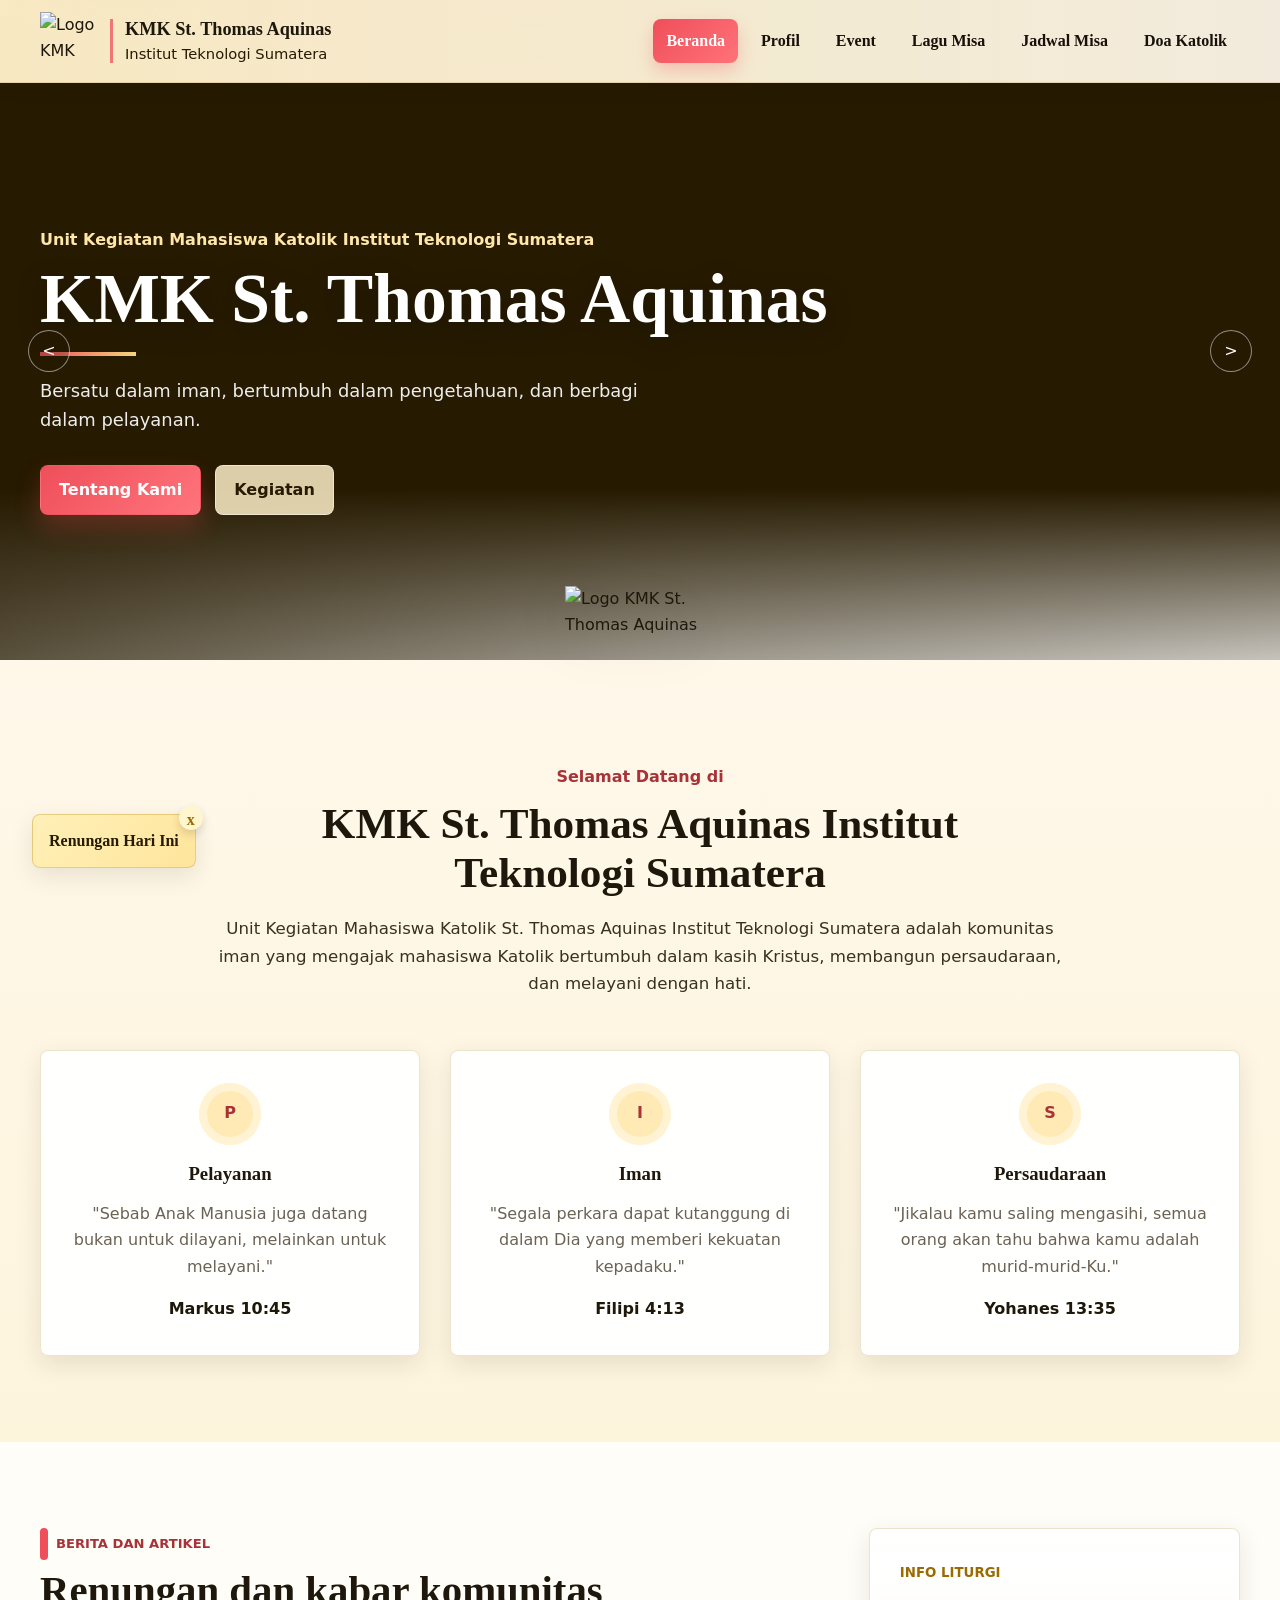
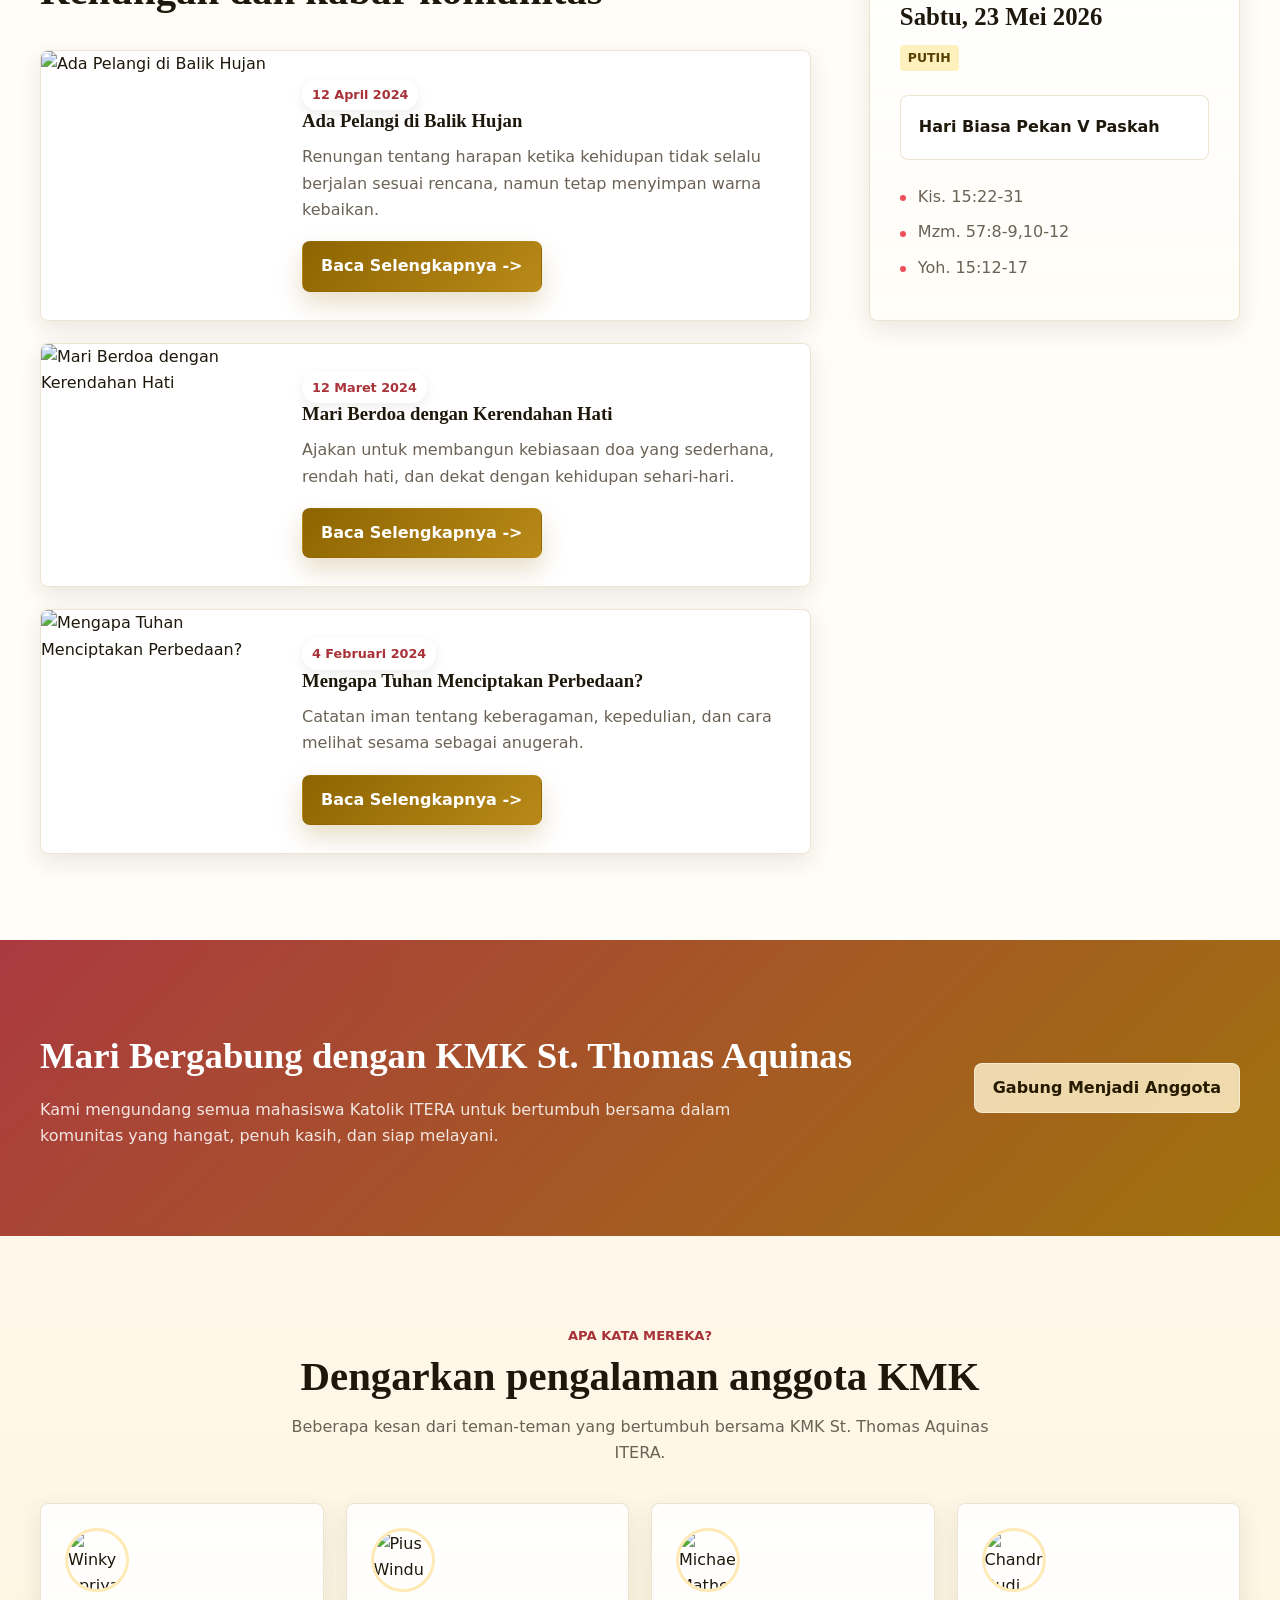
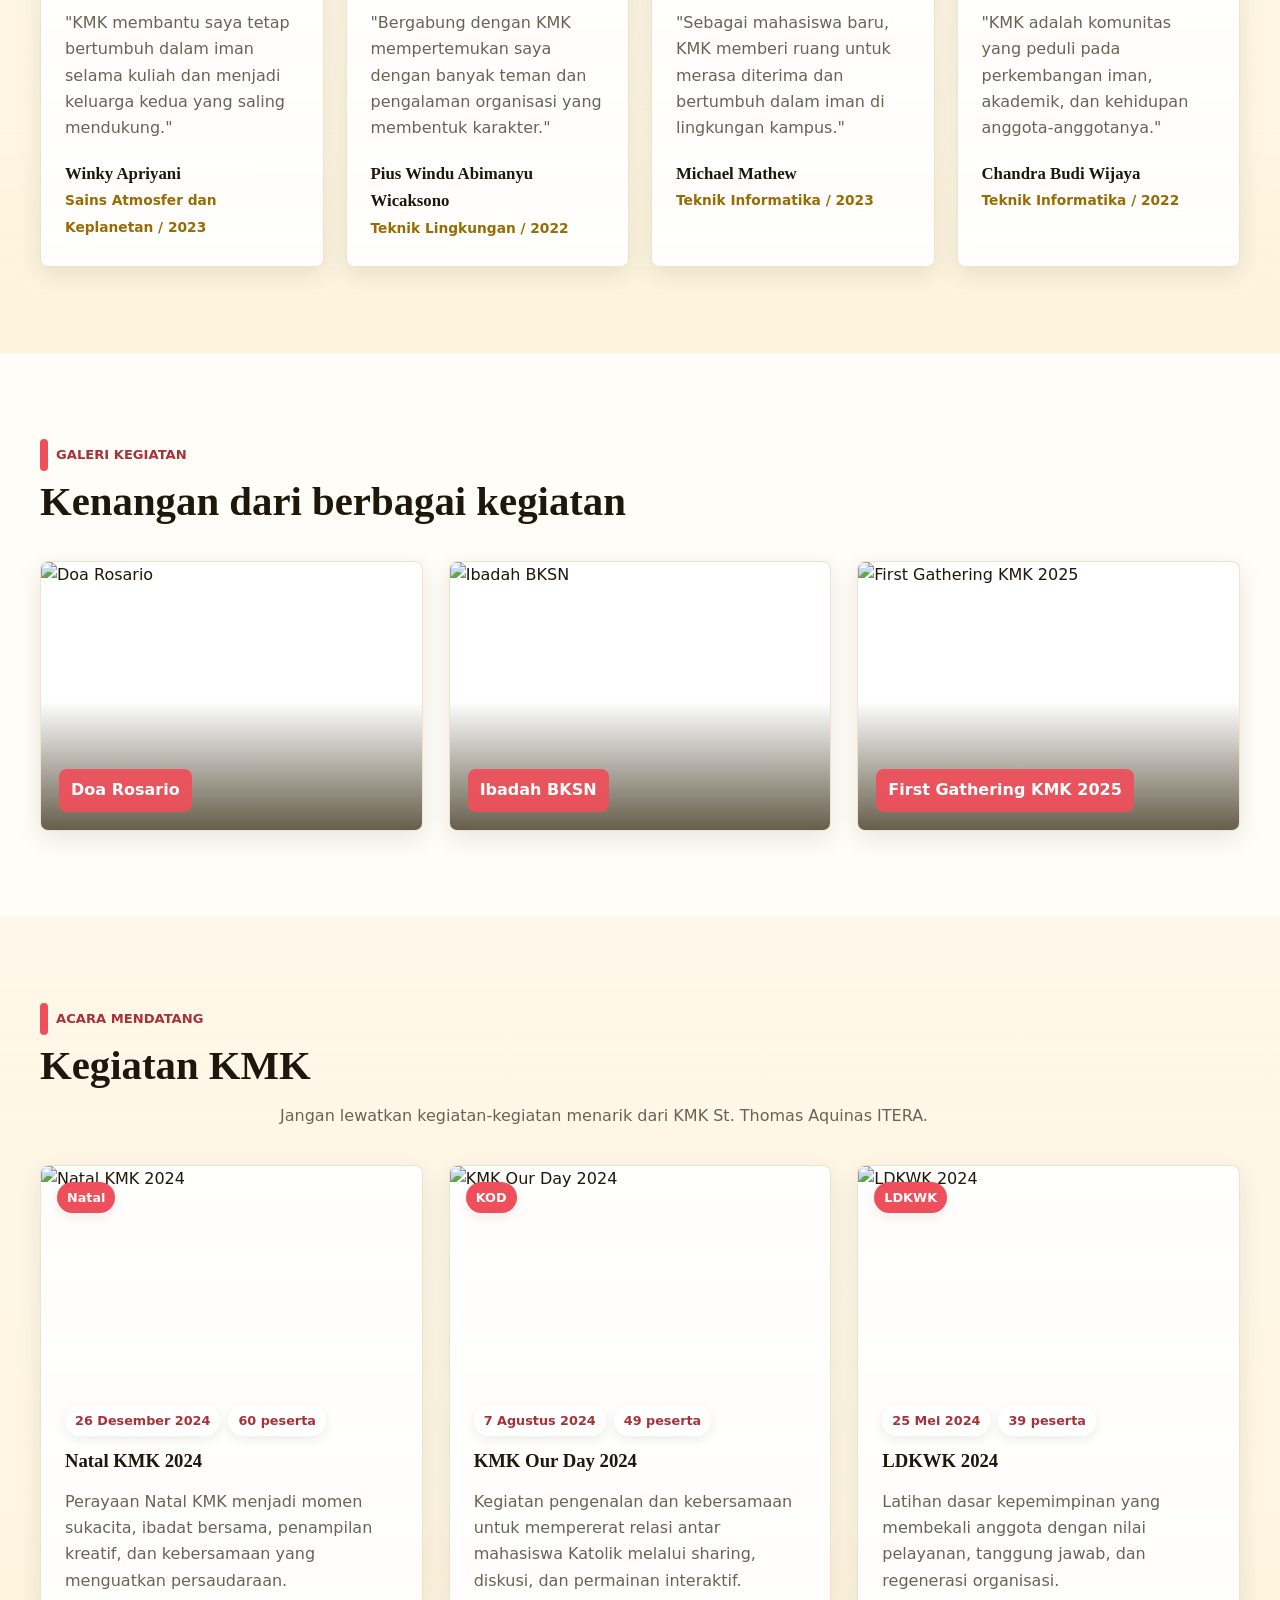
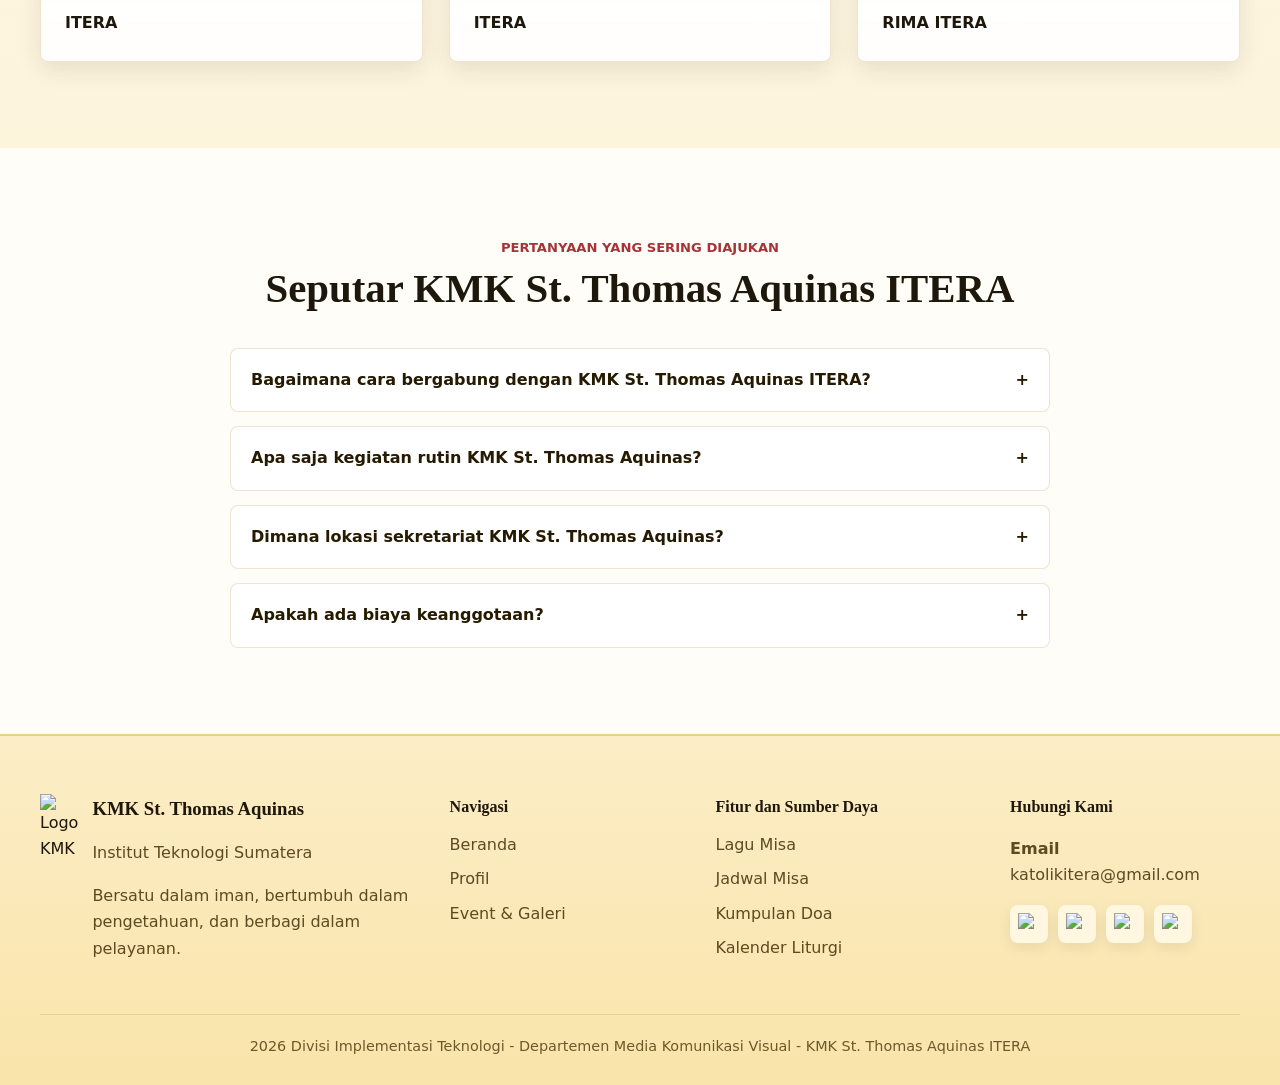
==== tolong-buatkan-website-seperti-ini-https/index.html @ 1e406a27 "Add files via upload" ====
<!doctype html>
<html lang="id">
  <head>
    <meta charset="utf-8" />
    <meta name="viewport" content="width=device-width, initial-scale=1" />
    <title>KMK St. Thomas Aquinas ITERA</title>
    <link rel="stylesheet" href="styles.css" />
  </head>
  <body data-page="home">
    <div id="site-loader" class="site-loader" aria-hidden="true">
      <img alt="Logo KMK" src="https://www.kmkitera.com/logokmk.png" />
      <strong>KMK St. Thomas Aquinas</strong>
      <span>Institut Teknologi Sumatera</span>
    </div>
    <header id="site-header"></header>
    <main id="app"></main>
    <footer id="site-footer"></footer>
    <button id="to-top" class="to-top" type="button" aria-label="Kembali ke atas">^</button>
    <script src="app.js" defer></script>
  </body>
</html>
---- tolong-buatkan-website-seperti-ini-https/styles.css ----
:root {
  --cream: #fcedc6;
  --cream-soft: #fff8ea;
  --paper: #fffdf7;
  --red: #ef4f5a;
  --red-dark: #a83238;
  --gold: #9a6b00;
  --gold-soft: #f5d77f;
  --brown: #261a00;
  --ink: #1e170b;
  --muted: #6b6256;
  --line: rgba(154, 107, 0, 0.18);
  --shadow: 0 18px 38px rgba(38, 26, 0, 0.12);
  --soft-shadow: 0 8px 24px rgba(38, 26, 0, 0.1);
  --radius: 8px;
  --serif: Georgia, "Times New Roman", serif;
  --sans: Inter, ui-sans-serif, system-ui, -apple-system, BlinkMacSystemFont, "Segoe UI", sans-serif;
}

* {
  box-sizing: border-box;
}

html {
  scroll-behavior: smooth;
}

body {
  margin: 0;
  color: var(--ink);
  background: var(--paper);
  font-family: var(--sans);
  line-height: 1.65;
  overflow-x: hidden;
}

body.menu-open {
  overflow: hidden;
}

img {
  display: block;
  max-width: 100%;
}

a {
  color: inherit;
  text-decoration: none;
}

button,
input,
select {
  font: inherit;
}

.site-loader {
  position: fixed;
  inset: 0;
  z-index: 999;
  display: grid;
  place-content: center;
  gap: 12px;
  text-align: center;
  color: var(--brown);
  background:
    linear-gradient(rgba(255, 255, 255, 0.22) 1px, transparent 1px),
    linear-gradient(90deg, rgba(255, 255, 255, 0.22) 1px, transparent 1px),
    linear-gradient(135deg, #fff4d4, #f9e6ad);
  background-size: 96px 96px, 96px 96px, auto;
  transition: opacity 0.55s ease, visibility 0.55s ease;
}

.site-loader img {
  width: 92px;
  margin: 0 auto;
  filter: drop-shadow(0 10px 16px rgba(38, 26, 0, 0.2));
  animation: loaderPulse 1.4s ease-in-out infinite;
}

.site-loader strong {
  font-family: var(--serif);
  font-size: 1.45rem;
}

.site-loader span {
  color: var(--muted);
}

.site-loader.done {
  opacity: 0;
  visibility: hidden;
}

.site-header {
  position: fixed;
  top: 0;
  left: 0;
  right: 0;
  z-index: 50;
  background: linear-gradient(90deg, rgba(252, 237, 198, 0.98), rgba(255, 248, 234, 0.94));
  border-bottom: 1px solid rgba(154, 107, 0, 0.18);
  box-shadow: 0 4px 18px rgba(38, 26, 0, 0.08);
  backdrop-filter: blur(14px);
}

.nav-shell {
  width: min(1200px, calc(100% - 48px));
  margin: 0 auto;
  min-height: 82px;
  display: flex;
  align-items: center;
  justify-content: space-between;
  gap: 28px;
}

.brand-link {
  display: flex;
  align-items: center;
  gap: 12px;
  min-width: 260px;
}

.brand-link img {
  width: 58px;
  height: 58px;
  object-fit: contain;
}

.brand-copy {
  border-left: 3px solid rgba(239, 79, 90, 0.75);
  padding-left: 12px;
  line-height: 1.2;
}

.brand-copy strong {
  display: block;
  font-family: var(--serif);
  font-size: 1.14rem;
  line-height: 1.1;
}

.brand-copy span {
  display: block;
  margin-top: 6px;
  color: var(--brown);
  font-size: 0.92rem;
}

.main-nav {
  display: flex;
  align-items: center;
  gap: 10px;
}

.nav-link {
  position: relative;
  display: inline-flex;
  align-items: center;
  justify-content: center;
  min-height: 42px;
  padding: 9px 13px;
  color: #17110a;
  font-family: var(--serif);
  font-weight: 700;
  border-radius: var(--radius);
  transition: color 0.25s ease, background 0.25s ease, transform 0.25s ease;
}

.nav-link:hover {
  color: var(--red-dark);
  transform: translateY(-1px);
}

.nav-link.active {
  color: #fff;
  background: linear-gradient(135deg, var(--red), #ff7279);
  box-shadow: 0 8px 18px rgba(239, 79, 90, 0.28);
}

.menu-toggle {
  display: none;
  width: 44px;
  height: 44px;
  align-items: center;
  justify-content: center;
  border: 1px solid rgba(154, 107, 0, 0.2);
  border-radius: var(--radius);
  background: #fff6dc;
  color: var(--brown);
  cursor: pointer;
}

.menu-toggle span,
.menu-toggle span::before,
.menu-toggle span::after {
  display: block;
  width: 20px;
  height: 2px;
  background: var(--brown);
  content: "";
  transition: transform 0.25s ease, opacity 0.25s ease;
}

.menu-toggle span::before {
  transform: translateY(-7px);
}

.menu-toggle span::after {
  transform: translateY(5px);
}

.menu-open .menu-toggle span {
  transform: rotate(45deg);
}

.menu-open .menu-toggle span::before {
  opacity: 0;
}

.menu-open .menu-toggle span::after {
  transform: translateY(-2px) rotate(-90deg);
}

.section {
  position: relative;
  padding: 86px 0;
}

.section-soft {
  background:
    linear-gradient(180deg, var(--cream-soft), rgba(252, 237, 198, 0.54));
}

.section-red {
  color: #fff;
  background:
    linear-gradient(135deg, rgba(168, 50, 56, 0.96), rgba(154, 107, 0, 0.95)),
    radial-gradient(circle at 10% 20%, rgba(255, 255, 255, 0.12), transparent 30%);
}

.container {
  width: min(1200px, calc(100% - 48px));
  margin: 0 auto;
}

.narrow {
  width: min(820px, calc(100% - 48px));
  margin: 0 auto;
}

.page-gap {
  padding-top: 82px;
}

.hero {
  position: relative;
  min-height: 660px;
  display: grid;
  align-items: center;
  padding-top: 82px;
  color: #fff;
  overflow: hidden;
  background: var(--brown);
}

.hero.hero-compact {
  min-height: 390px;
  padding-top: 82px;
}

.hero-gradient {
  min-height: 390px;
  padding-top: 82px;
  color: #fff;
  background:
    linear-gradient(135deg, rgba(168, 50, 56, 0.96), rgba(179, 125, 28, 0.94)),
    linear-gradient(90deg, rgba(255, 255, 255, 0.08) 1px, transparent 1px),
    linear-gradient(rgba(255, 255, 255, 0.08) 1px, transparent 1px);
  background-size: auto, 36px 36px, 36px 36px;
}

.hero-bg,
.hero-slide {
  position: absolute;
  inset: 0;
  width: 100%;
  height: 100%;
  object-fit: cover;
}

.hero-slide {
  opacity: 0;
  transform: scale(1.04);
  transition: opacity 0.9s ease, transform 5.5s ease;
}

.hero-slide.active {
  opacity: 1;
  transform: scale(1);
}

.hero-overlay {
  position: absolute;
  inset: 0;
  background:
    linear-gradient(90deg, rgba(38, 26, 0, 0.74), rgba(38, 26, 0, 0.42), rgba(38, 26, 0, 0.2)),
    linear-gradient(180deg, transparent 74%, rgba(255, 255, 255, 0.92));
}

.hero.hero-compact .hero-overlay {
  background: rgba(38, 26, 0, 0.55);
}

.hero-content {
  position: relative;
  z-index: 2;
  width: min(1200px, calc(100% - 48px));
  margin: 0 auto;
  animation: fadeUp 0.9s ease both;
}

.hero-centered .hero-content,
.hero-gradient .hero-content {
  text-align: center;
  width: min(840px, calc(100% - 48px));
}

.hero-kicker {
  display: inline-block;
  margin-bottom: 10px;
  color: #ffe7a9;
  font-weight: 800;
}

.hero h1 {
  max-width: 790px;
  margin: 0;
  font-family: var(--serif);
  font-size: 4.35rem;
  line-height: 1.02;
  text-shadow: 0 8px 28px rgba(0, 0, 0, 0.28);
}

.hero-centered h1,
.hero-gradient h1 {
  margin-left: auto;
  margin-right: auto;
}

.hero p {
  max-width: 620px;
  margin: 20px 0 0;
  font-size: 1.12rem;
  color: rgba(255, 255, 255, 0.92);
}

.hero-centered p,
.hero-gradient p {
  margin-left: auto;
  margin-right: auto;
}

.hero-line {
  width: 96px;
  height: 4px;
  margin: 18px 0 0;
  background: linear-gradient(90deg, var(--red), var(--gold-soft));
}

.hero-centered .hero-line,
.hero-gradient .hero-line {
  margin-left: auto;
  margin-right: auto;
}

.hero-actions {
  display: flex;
  flex-wrap: wrap;
  gap: 14px;
  margin-top: 30px;
}

.hero-centered .hero-actions {
  justify-content: center;
}

.slider-controls {
  position: absolute;
  z-index: 3;
  left: 28px;
  right: 28px;
  top: 50%;
  display: flex;
  justify-content: space-between;
  pointer-events: none;
}

.slide-control {
  width: 42px;
  height: 42px;
  border: 1px solid rgba(255, 255, 255, 0.5);
  color: #fff;
  border-radius: 50%;
  background: rgba(38, 26, 0, 0.25);
  cursor: pointer;
  pointer-events: auto;
  transition: background 0.25s ease, transform 0.25s ease;
}

.slide-control:hover {
  background: var(--red);
  transform: translateY(-2px);
}

.btn {
  display: inline-flex;
  align-items: center;
  justify-content: center;
  gap: 8px;
  min-height: 44px;
  padding: 11px 18px;
  border: 1px solid transparent;
  border-radius: var(--radius);
  font-weight: 800;
  cursor: pointer;
  transition: transform 0.25s ease, box-shadow 0.25s ease, background 0.25s ease;
}

.btn:hover {
  transform: translateY(-2px);
}

.btn-primary {
  color: #fff;
  background: linear-gradient(135deg, var(--red), #ff747b);
  box-shadow: 0 12px 24px rgba(239, 79, 90, 0.26);
}

.btn-gold {
  color: #fff;
  background: linear-gradient(135deg, #8d6400, #b98a19);
  box-shadow: 0 12px 24px rgba(154, 107, 0, 0.22);
}

.btn-soft {
  color: var(--brown);
  background: rgba(252, 237, 198, 0.86);
  border-color: rgba(255, 255, 255, 0.45);
}

.section-title {
  margin-bottom: 36px;
}

.section-title.center {
  text-align: center;
}

.section-title .eyebrow {
  display: inline-flex;
  align-items: center;
  gap: 8px;
  margin-bottom: 8px;
  color: var(--red-dark);
  font-size: 0.82rem;
  font-weight: 900;
  text-transform: uppercase;
}

.section-title .eyebrow::before {
  width: 8px;
  height: 32px;
  border-radius: 5px;
  background: var(--red);
  content: "";
}

.section-title.center .eyebrow::before {
  display: none;
}

.section-title h2 {
  margin: 0;
  font-family: var(--serif);
  font-size: 2.55rem;
  line-height: 1.12;
}

.section-title p {
  max-width: 720px;
  margin: 14px auto 0;
  color: var(--muted);
}

.welcome-logo {
  width: 150px;
  height: 150px;
  margin: -160px auto 28px;
  object-fit: contain;
  position: relative;
  z-index: 4;
  filter: drop-shadow(0 18px 24px rgba(38, 26, 0, 0.22));
  animation: floatLogo 4s ease-in-out infinite;
}

.welcome-text {
  text-align: center;
}

.welcome-text .hero-kicker {
  color: var(--red-dark);
  font-weight: 900;
}

.welcome-text h2 {
  max-width: 720px;
  margin: 0 auto 18px;
  font-family: var(--serif);
  font-size: 2.7rem;
  line-height: 1.12;
}

.welcome-text p {
  max-width: 860px;
  margin: 0 auto;
  color: #383021;
  font-size: 1.04rem;
}

.pillar-grid {
  display: grid;
  grid-template-columns: repeat(3, 1fr);
  gap: 30px;
  margin-top: 52px;
}

.card {
  position: relative;
  border: 1px solid var(--line);
  border-radius: var(--radius);
  background: rgba(255, 255, 255, 0.92);
  box-shadow: var(--soft-shadow);
  overflow: hidden;
  transition: transform 0.28s ease, box-shadow 0.28s ease, border-color 0.28s ease;
}

.card:hover {
  transform: translateY(-6px);
  border-color: rgba(239, 79, 90, 0.35);
  box-shadow: var(--shadow);
}

.pillar-card {
  min-height: 255px;
  padding: 32px 28px;
  text-align: center;
}

.icon-badge {
  display: grid;
  place-items: center;
  width: 62px;
  height: 62px;
  margin: 0 auto 18px;
  border-radius: 50%;
  color: var(--red-dark);
  background: #ffeab5;
  box-shadow: inset 0 0 0 8px rgba(255, 255, 255, 0.42);
  font-weight: 900;
}

.pillar-card h3,
.article-card h3,
.event-card h3,
.church-card h3,
.song-card h3,
.role-card h3 {
  margin: 0;
  font-family: var(--serif);
  line-height: 1.2;
}

.pillar-card p,
.song-card p,
.role-card p {
  color: var(--muted);
}

.two-column {
  display: grid;
  grid-template-columns: minmax(0, 1.35fr) minmax(320px, 0.65fr);
  gap: 58px;
  align-items: start;
}

.article-list {
  display: grid;
  gap: 22px;
}

.article-card {
  display: grid;
  grid-template-columns: 235px 1fr;
  gap: 26px;
  min-height: 185px;
}

.article-card img {
  height: 100%;
  min-height: 185px;
  width: 100%;
  object-fit: cover;
}

.article-body {
  padding: 28px 28px 28px 0;
}

.date-pill,
.category-pill,
.meta-pill {
  display: inline-flex;
  align-items: center;
  min-height: 30px;
  padding: 5px 10px;
  border-radius: 999px;
  background: rgba(255, 255, 255, 0.88);
  color: var(--red-dark);
  font-size: 0.8rem;
  font-weight: 800;
  box-shadow: 0 4px 12px rgba(38, 26, 0, 0.08);
}

.article-body p {
  margin: 12px 0 18px;
  color: var(--muted);
}

.liturgy-card {
  position: sticky;
  top: 112px;
  padding: 30px;
  background:
    linear-gradient(180deg, rgba(255, 255, 255, 0.98), rgba(255, 253, 247, 0.95));
}

.liturgy-card small {
  color: var(--gold);
  font-weight: 900;
  text-transform: uppercase;
}

.liturgy-card h3 {
  margin: 12px 0 6px;
  font-family: var(--serif);
  font-size: 1.55rem;
}

.liturgy-card .color {
  display: inline-flex;
  padding: 3px 8px;
  border-radius: 4px;
  color: #584000;
  background: #fff1be;
  font-size: 0.78rem;
  font-weight: 900;
  text-transform: uppercase;
}

.celebration {
  margin: 24px 0;
  padding: 18px;
  border: 1px solid var(--line);
  border-radius: var(--radius);
  background: #fff;
  font-weight: 800;
}

.reading-list {
  margin: 0;
  padding: 0;
  list-style: none;
  color: var(--muted);
}

.reading-list li {
  position: relative;
  padding-left: 18px;
  margin: 9px 0;
}

.reading-list li::before {
  position: absolute;
  left: 0;
  top: 0.72em;
  width: 6px;
  height: 6px;
  border-radius: 50%;
  background: var(--red);
  content: "";
}

.join-content {
  display: grid;
  grid-template-columns: minmax(0, 1fr) auto;
  gap: 28px;
  align-items: center;
}

.join-content h2 {
  margin: 0 0 10px;
  font-family: var(--serif);
  font-size: 2.3rem;
}

.join-content p {
  max-width: 760px;
  margin: 0;
  color: rgba(255, 255, 255, 0.86);
}

.testimonials {
  display: grid;
  grid-template-columns: repeat(4, 1fr);
  gap: 22px;
}

.testimonial-card {
  padding: 24px;
}

.testimonial-card img {
  width: 64px;
  height: 64px;
  object-fit: cover;
  border-radius: 50%;
  border: 3px solid #ffeab5;
}

.testimonial-card blockquote {
  margin: 18px 0;
  color: var(--muted);
}

.testimonial-card h3 {
  margin: 0;
  font-family: var(--serif);
  font-size: 1.05rem;
}

.testimonial-card span {
  color: var(--gold);
  font-size: 0.86rem;
  font-weight: 800;
}

.gallery-grid,
.event-grid,
.church-grid,
.song-grid,
.role-grid {
  display: grid;
  gap: 26px;
}

.gallery-grid {
  grid-template-columns: repeat(3, 1fr);
}

.gallery-card {
  min-height: 270px;
}

.gallery-card img,
.event-card img,
.church-card img {
  width: 100%;
  height: 100%;
  object-fit: cover;
  transition: transform 0.55s ease;
}

.gallery-card:hover img,
.event-card:hover img,
.church-card:hover img {
  transform: scale(1.05);
}

.gallery-card span {
  position: absolute;
  left: 18px;
  bottom: 18px;
  z-index: 2;
  padding: 8px 12px;
  color: #fff;
  background: rgba(239, 79, 90, 0.92);
  border-radius: var(--radius);
  font-weight: 900;
}

.gallery-card::after {
  position: absolute;
  inset: 0;
  background: linear-gradient(180deg, transparent 52%, rgba(38, 26, 0, 0.7));
  content: "";
}

.faq-list {
  display: grid;
  gap: 14px;
}

.faq-item {
  border: 1px solid var(--line);
  border-radius: var(--radius);
  background: #fff;
  overflow: hidden;
}

.faq-question {
  width: 100%;
  display: flex;
  align-items: center;
  justify-content: space-between;
  gap: 14px;
  padding: 18px 20px;
  border: 0;
  background: transparent;
  color: var(--brown);
  text-align: left;
  font-weight: 900;
  cursor: pointer;
}

.faq-answer {
  max-height: 0;
  overflow: hidden;
  transition: max-height 0.3s ease;
}

.faq-answer p {
  margin: 0;
  padding: 0 20px 20px;
  color: var(--muted);
}

.faq-item.open .faq-answer {
  max-height: 220px;
}

.page-hero {
  position: relative;
}

.history-grid {
  display: grid;
  grid-template-columns: minmax(0, 1fr) 390px;
  gap: 56px;
  align-items: center;
}

.history-copy {
  border-left: 4px solid var(--gold);
  padding-left: 28px;
}

.history-copy h2,
.vision-panel h2 {
  margin: 0 0 20px;
  font-family: var(--serif);
  font-size: 2.45rem;
}

.history-copy p {
  color: var(--muted);
}

.history-image {
  aspect-ratio: 4 / 3;
  object-fit: cover;
  border-radius: var(--radius);
  box-shadow: var(--shadow);
}

.milestones {
  display: grid;
  gap: 12px;
  margin-top: 24px;
}

.milestone {
  display: grid;
  grid-template-columns: 118px 1fr;
  gap: 14px;
  align-items: center;
  padding: 14px;
  border: 1px solid var(--line);
  border-radius: var(--radius);
  background: #fff;
}

.milestone strong {
  color: var(--red-dark);
}

.vision-panel {
  display: grid;
  grid-template-columns: 0.8fr 1.2fr;
  gap: 34px;
  align-items: stretch;
}

.vision-quote {
  padding: 34px;
  color: #fff;
  background: linear-gradient(135deg, var(--red-dark), var(--gold));
  border-radius: var(--radius);
  font-family: var(--serif);
  font-size: 1.28rem;
  line-height: 1.55;
}

.mission-grid,
.role-grid {
  grid-template-columns: repeat(2, 1fr);
}

.mission-card,
.role-card {
  padding: 26px;
}

.mission-card strong {
  display: inline-flex;
  margin-bottom: 16px;
  color: var(--red);
  font-family: var(--serif);
  font-size: 2rem;
}

.filter-bar {
  display: grid;
  grid-template-columns: minmax(0, 1fr) 200px;
  gap: 16px;
  margin: -56px auto 48px;
  position: relative;
  z-index: 4;
}

.filter-bar.single {
  grid-template-columns: minmax(0, 1fr);
}

.search-box,
.select-box {
  min-height: 54px;
  width: 100%;
  border: 1px solid rgba(154, 107, 0, 0.22);
  border-radius: 999px;
  background: #fff;
  color: var(--ink);
  padding: 0 22px;
  outline: 0;
  box-shadow: var(--soft-shadow);
}

.event-grid {
  grid-template-columns: repeat(3, 1fr);
}

.event-card {
  display: grid;
  grid-template-rows: 215px 1fr;
}

.event-image {
  position: relative;
  overflow: hidden;
}

.event-image .category-pill {
  position: absolute;
  left: 16px;
  top: 16px;
  z-index: 2;
  color: #fff;
  background: var(--red);
}

.event-body {
  padding: 24px;
}

.event-meta {
  display: flex;
  flex-wrap: wrap;
  gap: 8px;
  margin-bottom: 14px;
}

.event-body p,
.church-card p {
  color: var(--muted);
}

.song-grid {
  grid-template-columns: repeat(3, 1fr);
}

.song-card {
  padding: 24px;
}

.song-top {
  display: flex;
  justify-content: space-between;
  gap: 12px;
  margin-bottom: 20px;
}

.song-code {
  display: inline-flex;
  align-items: center;
  padding: 5px 10px;
  border-radius: 999px;
  color: #fff;
  background: var(--red-dark);
  font-size: 0.82rem;
  font-weight: 900;
}

.favorite {
  width: 36px;
  height: 36px;
  border: 1px solid var(--line);
  border-radius: 50%;
  color: var(--red);
  background: #fff6dc;
  cursor: pointer;
}

.favorite.active {
  color: #fff;
  background: var(--red);
}

.schedule-note {
  display: flex;
  justify-content: flex-end;
  margin: 28px 0 32px;
}

.schedule-note span {
  display: inline-flex;
  align-items: center;
  gap: 10px;
  padding: 13px 18px;
  border-radius: var(--radius);
  background: #fff;
  box-shadow: var(--soft-shadow);
  color: var(--muted);
}

.status-dot {
  width: 12px;
  height: 12px;
  border-radius: 50%;
  background: #27d76f;
  box-shadow: 0 0 0 8px rgba(39, 215, 111, 0.13);
}

.church-grid {
  grid-template-columns: repeat(3, 1fr);
}

.church-card {
  display: grid;
  grid-template-rows: 190px 1fr;
}

.church-card figure {
  position: relative;
  margin: 0;
  overflow: hidden;
}

.church-card figure::after {
  position: absolute;
  inset: 0;
  background: linear-gradient(180deg, rgba(38, 26, 0, 0.08), rgba(168, 50, 56, 0.3));
  content: "";
}

.church-body {
  padding: 24px;
}

.times {
  display: grid;
  gap: 8px;
  margin: 18px 0 20px;
}

.time-row {
  display: flex;
  justify-content: space-between;
  gap: 12px;
  padding: 10px 12px;
  border: 1px solid var(--line);
  border-radius: var(--radius);
  background: #fff8ea;
}

.time-row strong {
  color: var(--red-dark);
}

.prayer-grid {
  display: grid;
  grid-template-columns: repeat(3, 1fr);
  gap: 24px;
}

.prayer-card {
  border: 1px solid var(--line);
  border-radius: var(--radius);
  background: #fff;
  box-shadow: var(--soft-shadow);
  overflow: hidden;
}

.prayer-card summary {
  display: flex;
  align-items: center;
  justify-content: space-between;
  min-height: 82px;
  padding: 20px 22px;
  color: var(--gold);
  font-family: var(--serif);
  font-size: 1.28rem;
  font-weight: 900;
  cursor: pointer;
  list-style: none;
}

.prayer-card summary::-webkit-details-marker {
  display: none;
}

.prayer-card summary span {
  display: grid;
  place-items: center;
  width: 34px;
  height: 34px;
  border-radius: var(--radius);
  color: #fff;
  background: linear-gradient(135deg, var(--red-dark), var(--gold));
  font-family: var(--sans);
  font-size: 0.92rem;
}

.prayer-card[open] summary {
  border-bottom: 1px solid var(--line);
}

.prayer-card pre {
  margin: 0;
  padding: 20px 22px 24px;
  white-space: pre-wrap;
  color: var(--muted);
  font-family: var(--sans);
}

.floating-reflection {
  position: fixed;
  left: 32px;
  bottom: 32px;
  z-index: 20;
  max-width: 210px;
  padding: 13px 16px;
  border: 1px solid rgba(154, 107, 0, 0.25);
  border-radius: var(--radius);
  background: linear-gradient(135deg, #fff0b8, #ffe59c);
  color: var(--brown);
  box-shadow: var(--soft-shadow);
  font-family: var(--serif);
  font-weight: 700;
  animation: floatLogo 4.6s ease-in-out infinite;
}

.floating-reflection button {
  position: absolute;
  right: -8px;
  top: -9px;
  width: 24px;
  height: 24px;
  border: 0;
  border-radius: 50%;
  background: #fff5cf;
  color: var(--gold);
  cursor: pointer;
  box-shadow: 0 4px 10px rgba(38, 26, 0, 0.16);
}

.to-top {
  position: fixed;
  right: 28px;
  bottom: 28px;
  z-index: 22;
  width: 48px;
  height: 48px;
  border: 1px solid rgba(154, 107, 0, 0.25);
  border-radius: 50%;
  color: var(--red-dark);
  background: #ffe990;
  box-shadow: var(--soft-shadow);
  cursor: pointer;
  opacity: 0;
  visibility: hidden;
  transform: translateY(10px);
  transition: opacity 0.25s ease, visibility 0.25s ease, transform 0.25s ease;
}

.to-top.show {
  opacity: 1;
  visibility: visible;
  transform: translateY(0);
}

.site-footer {
  background: linear-gradient(180deg, var(--cream), #f9e4aa);
  border-top: 2px solid rgba(154, 107, 0, 0.16);
  padding: 58px 0 26px;
}

.footer-grid {
  display: grid;
  grid-template-columns: 1.3fr 0.8fr 0.9fr 0.8fr;
  gap: 36px;
}

.footer-brand {
  display: flex;
  gap: 14px;
}

.footer-brand img {
  width: 66px;
  height: 66px;
  object-fit: contain;
}

.footer-grid h3,
.footer-grid h4 {
  margin: 0 0 12px;
  font-family: var(--serif);
}

.footer-grid p,
.footer-grid a {
  color: #5e4a20;
}

.footer-links {
  display: grid;
  gap: 8px;
}

.socials {
  display: flex;
  gap: 10px;
}

.socials a {
  display: grid;
  place-items: center;
  width: 38px;
  height: 38px;
  border-radius: var(--radius);
  background: #fff7df;
  box-shadow: 0 5px 14px rgba(38, 26, 0, 0.08);
}

.socials img {
  width: 22px;
  height: 22px;
  object-fit: contain;
}

.copyright {
  margin-top: 36px;
  padding-top: 20px;
  border-top: 1px solid rgba(154, 107, 0, 0.18);
  color: #6d5829;
  font-size: 0.9rem;
  text-align: center;
}

.reveal {
  opacity: 0;
  transform: translateY(26px);
  transition: opacity 0.7s ease, transform 0.7s ease;
}

.reveal.in-view {
  opacity: 1;
  transform: translateY(0);
}

.empty-state {
  grid-column: 1 / -1;
  padding: 34px;
  border: 1px dashed rgba(154, 107, 0, 0.3);
  border-radius: var(--radius);
  color: var(--muted);
  text-align: center;
  background: rgba(255, 255, 255, 0.7);
}

@keyframes loaderPulse {
  0%, 100% {
    transform: scale(1);
  }
  50% {
    transform: scale(1.05);
  }
}

@keyframes fadeUp {
  from {
    opacity: 0;
    transform: translateY(24px);
  }
  to {
    opacity: 1;
    transform: translateY(0);
  }
}

@keyframes floatLogo {
  0%, 100% {
    transform: translateY(0);
  }
  50% {
    transform: translateY(-10px);
  }
}

@media (max-width: 1080px) {
  .main-nav {
    gap: 4px;
  }

  .nav-link {
    padding: 8px 9px;
  }

  .hero h1 {
    font-size: 3.35rem;
  }

  .pillar-grid,
  .event-grid,
  .church-grid,
  .song-grid,
  .prayer-grid {
    grid-template-columns: repeat(2, 1fr);
  }

  .testimonials,
  .footer-grid {
    grid-template-columns: repeat(2, 1fr);
  }

  .history-grid,
  .vision-panel,
  .two-column {
    grid-template-columns: 1fr;
  }

  .liturgy-card {
    position: static;
  }
}

@media (max-width: 820px) {
  .nav-shell {
    width: min(100% - 30px, 1200px);
    min-height: 72px;
  }

  .brand-link {
    min-width: 0;
  }

  .brand-link img {
    width: 48px;
    height: 48px;
  }

  .brand-copy strong {
    font-size: 1rem;
  }

  .brand-copy span {
    font-size: 0.82rem;
  }

  .menu-toggle {
    display: inline-flex;
  }

  .main-nav {
    position: fixed;
    left: 0;
    right: 0;
    top: 72px;
    display: grid;
    gap: 8px;
    padding: 18px;
    background: rgba(255, 248, 234, 0.98);
    border-bottom: 1px solid var(--line);
    transform: translateY(-120%);
    opacity: 0;
    visibility: hidden;
    transition: transform 0.25s ease, opacity 0.25s ease, visibility 0.25s ease;
  }

  .menu-open .main-nav {
    transform: translateY(0);
    opacity: 1;
    visibility: visible;
  }

  .nav-link {
    justify-content: flex-start;
  }

  .page-gap,
  .hero,
  .hero.hero-compact,
  .hero-gradient {
    padding-top: 72px;
  }

  .hero,
  .hero.hero-compact,
  .hero-gradient {
    min-height: 500px;
  }

  .hero h1 {
    font-size: 2.55rem;
  }

  .hero p {
    font-size: 1rem;
  }

  .section {
    padding: 62px 0;
  }

  .container,
  .narrow,
  .hero-content {
    width: min(100% - 30px, 1200px);
  }

  .welcome-logo {
    width: 120px;
    height: 120px;
    margin-top: -120px;
  }

  .welcome-text h2,
  .section-title h2,
  .history-copy h2,
  .vision-panel h2 {
    font-size: 2rem;
  }

  .article-card {
    grid-template-columns: 1fr;
  }

  .article-body {
    padding: 0 22px 24px;
  }

  .article-card img {
    height: 210px;
  }

  .join-content,
  .filter-bar {
    grid-template-columns: 1fr;
  }

  .filter-bar {
    margin-top: -36px;
  }

  .gallery-grid,
  .pillar-grid,
  .event-grid,
  .church-grid,
  .song-grid,
  .prayer-grid,
  .mission-grid,
  .role-grid,
  .testimonials,
  .footer-grid {
    grid-template-columns: 1fr;
  }

  .floating-reflection {
    display: none;
  }
}

@media (max-width: 520px) {
  .brand-copy span {
    display: none;
  }

  .hero-actions {
    display: grid;
  }

  .hero h1 {
    font-size: 2.18rem;
  }

  .slider-controls {
    display: none;
  }

  .slide-control {
    width: 36px;
    height: 36px;
  }

  .milestone {
    grid-template-columns: 1fr;
  }

  .schedule-note {
    justify-content: flex-start;
  }

  .footer-brand {
    display: grid;
  }

  .to-top {
    right: 16px;
    bottom: 16px;
  }
}

@media (prefers-reduced-motion: reduce) {
  *,
  *::before,
  *::after {
    animation-duration: 0.001ms !important;
    animation-iteration-count: 1 !important;
    scroll-behavior: auto !important;
    transition-duration: 0.001ms !important;
  }
}
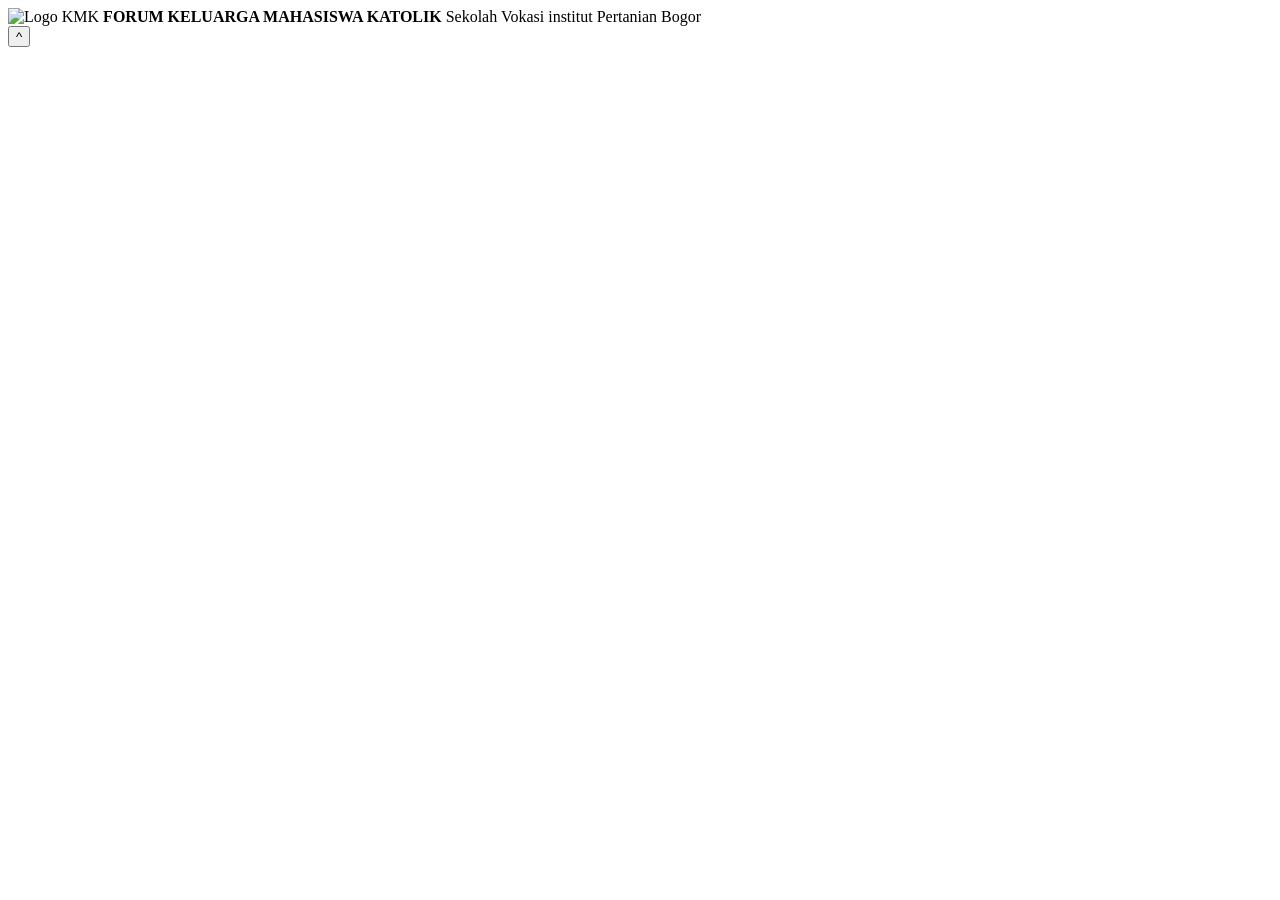
==== commit 7d26a883: "Update index.html" ====
--- a/tolong-buatkan-website-seperti-ini-https/index.html
+++ b/tolong-buatkan-website-seperti-ini-https/index.html
@@ -3,14 +3,14 @@
   <head>
     <meta charset="utf-8" />
     <meta name="viewport" content="width=device-width, initial-scale=1" />
-    <title>KMK St. Thomas Aquinas ITERA</title>
+    <title>FORUM KELUARGA MAHASISWA KATOLIK</title>
     <link rel="stylesheet" href="styles.css" />
   </head>
   <body data-page="home">
     <div id="site-loader" class="site-loader" aria-hidden="true">
       <img alt="Logo KMK" src="https://www.kmkitera.com/logokmk.png" />
-      <strong>KMK St. Thomas Aquinas</strong>
-      <span>Institut Teknologi Sumatera</span>
+      <strong>FORUM KELUARGA MAHASISWA KATOLIK</strong>
+      <span>Sekolah Vokasi institut Pertanian Bogor</span>
     </div>
     <header id="site-header"></header>
     <main id="app"></main>
